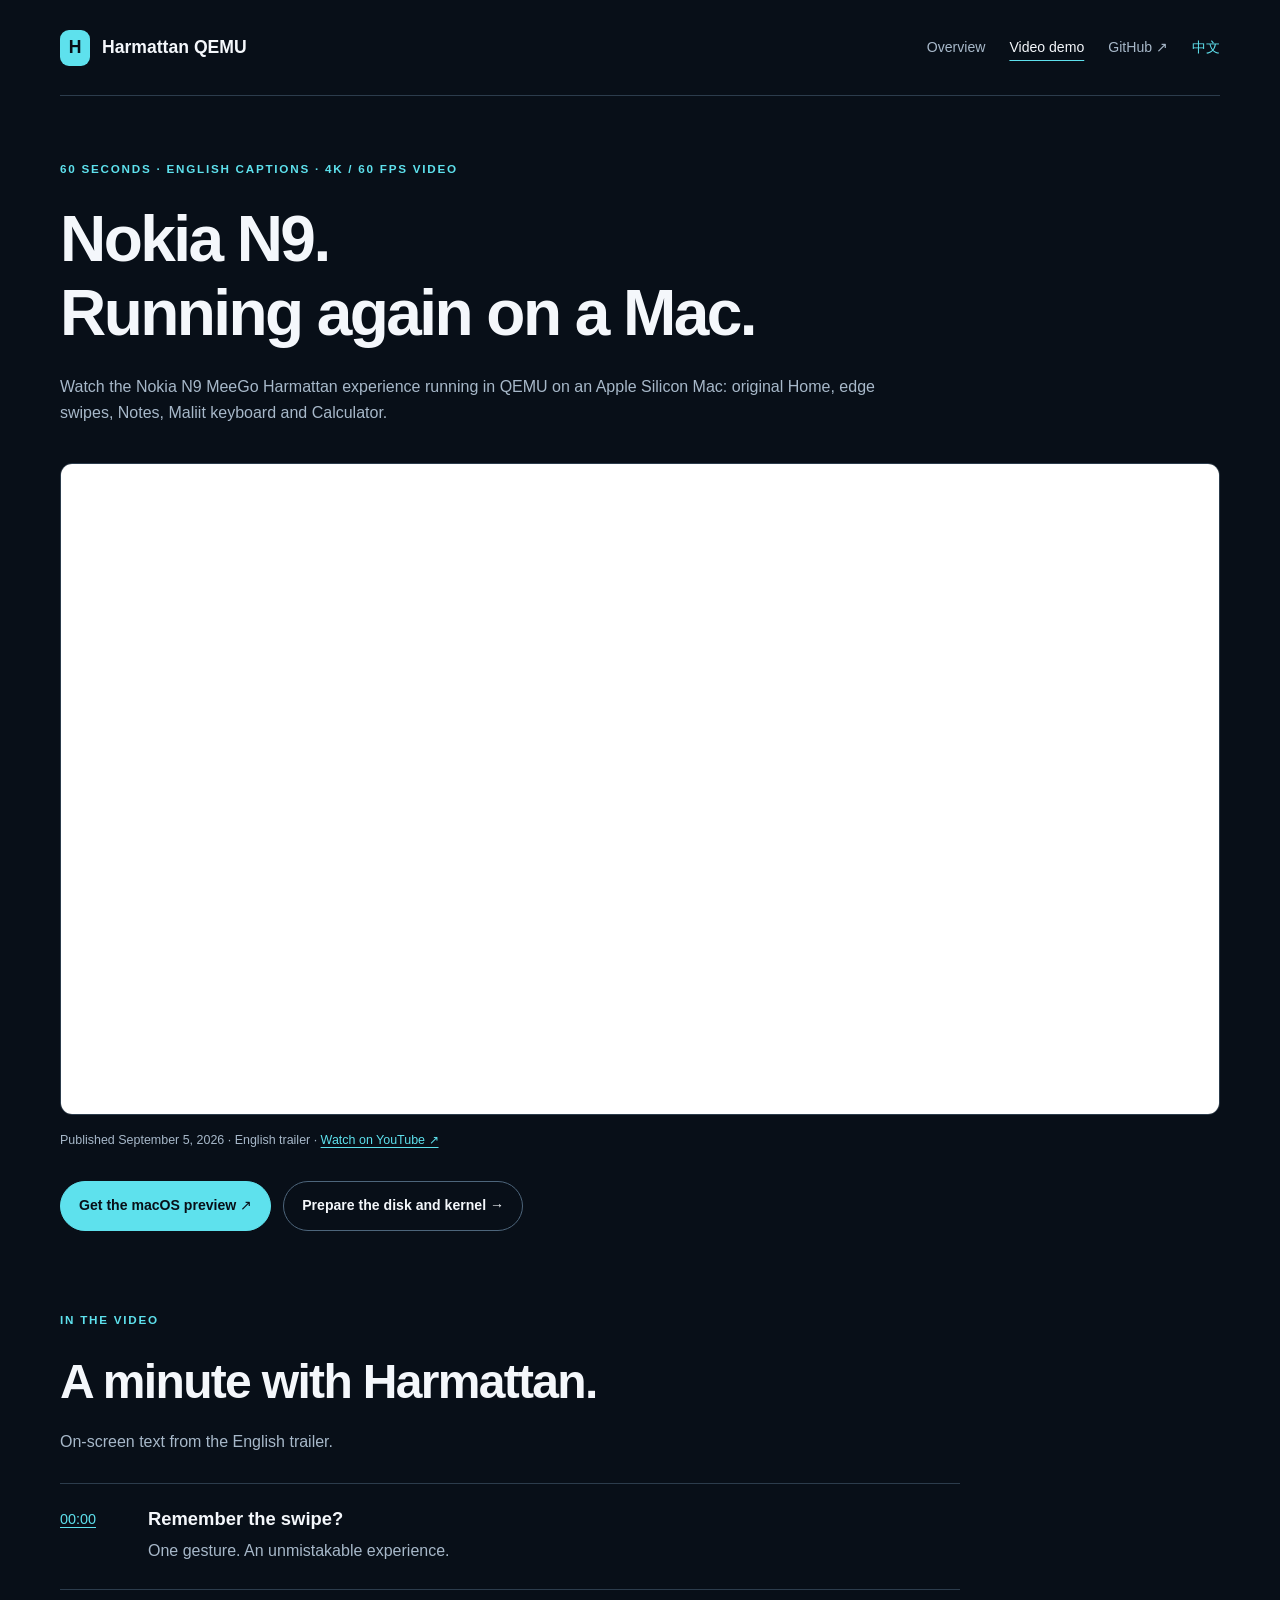
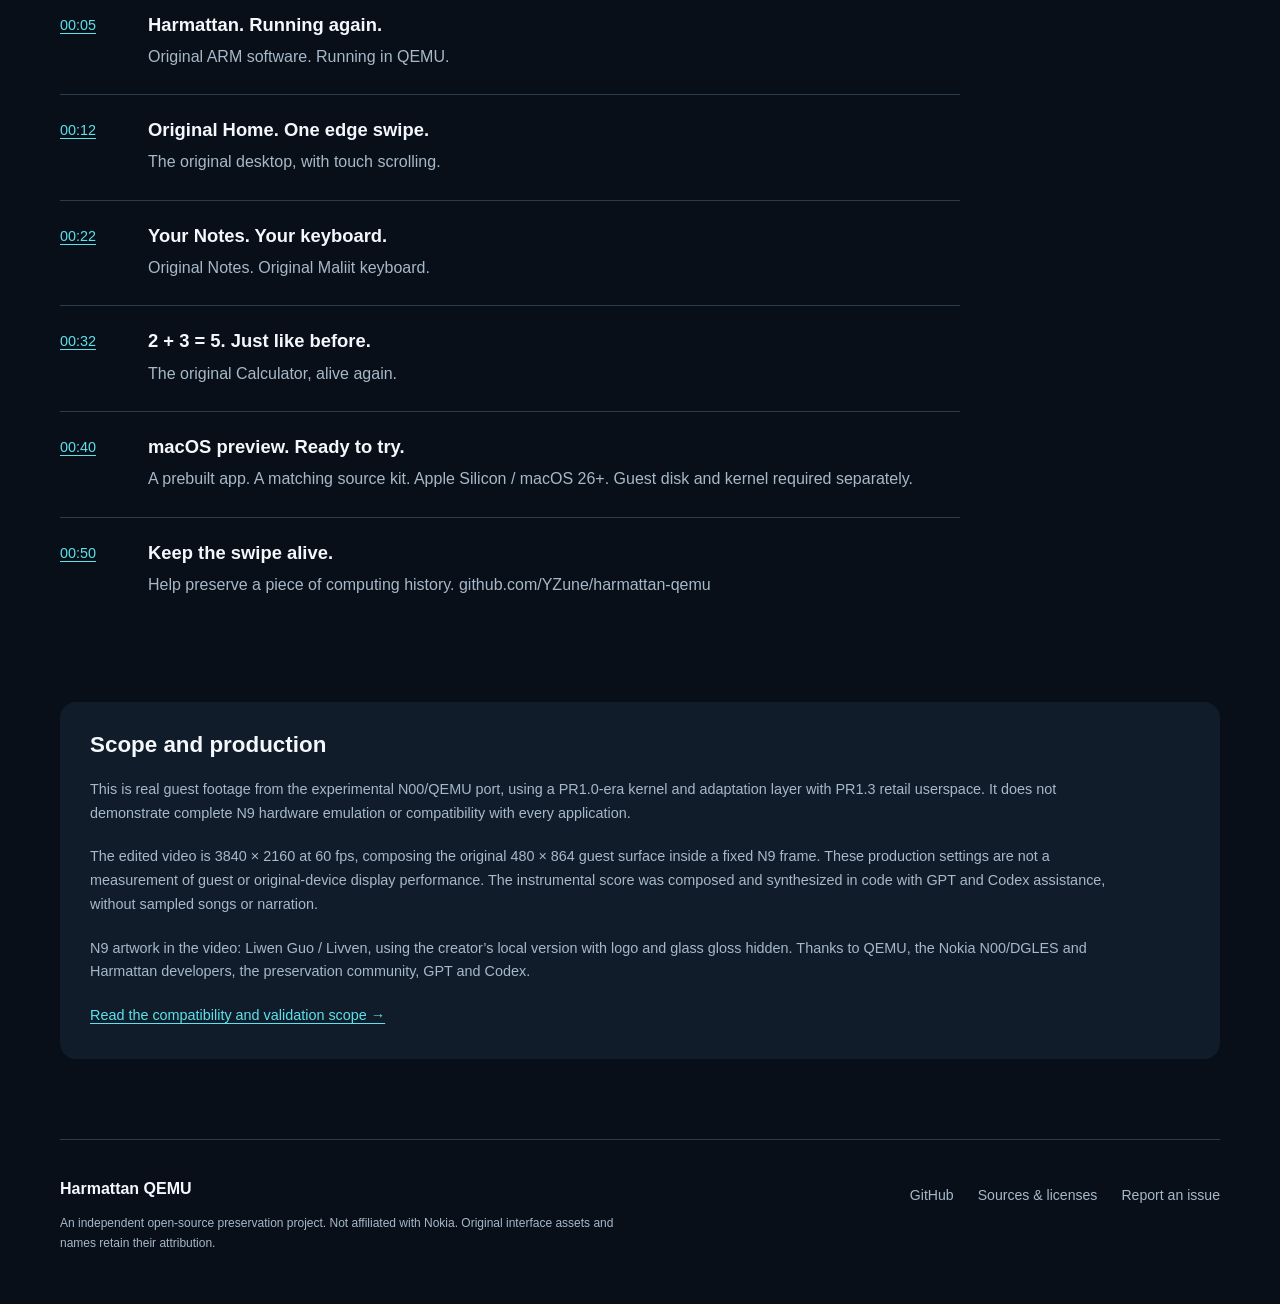
==== docs/watch/index.html @ 6fa5cfda "docs: add bilingual project website and video discovery pages" ====
<!doctype html>
<html lang="en">
<head>
  <meta charset="utf-8">
  <meta name="viewport" content="width=device-width, initial-scale=1">
  <meta name="theme-color" content="#080f18">
  <title>Nokia N9 Emulator on Mac — MeeGo Harmattan Video Demo</title>
  <meta name="description" content="Watch the Nokia N9 MeeGo Harmattan experience running in QEMU on an Apple Silicon Mac: original Home, edge swipes, Notes, Maliit keyboard and Calculator.">
  <link rel="canonical" href="https://yzune.github.io/harmattan-qemu/watch/">
  <link rel="alternate" hreflang="en" href="https://yzune.github.io/harmattan-qemu/watch/">
  <link rel="alternate" hreflang="zh-CN" href="https://yzune.github.io/harmattan-qemu/zh/watch/">
  <link rel="alternate" hreflang="x-default" href="https://yzune.github.io/harmattan-qemu/watch/">
  <meta property="og:type" content="video.other">
  <meta property="og:site_name" content="Harmattan QEMU">
  <meta property="og:locale" content="en_US">
  <meta property="og:locale:alternate" content="zh_CN">
  <meta property="og:title" content="Nokia N9 Emulator on Mac — MeeGo Harmattan Video Demo">
  <meta property="og:description" content="Watch the Nokia N9 MeeGo Harmattan experience running in QEMU on an Apple Silicon Mac: original Home, edge swipes, Notes, Maliit keyboard and Calculator.">
  <meta property="og:url" content="https://yzune.github.io/harmattan-qemu/watch/">
  <meta property="og:image" content="https://i.ytimg.com/vi/GArapJ3rOIo/maxresdefault.jpg">
  <meta property="og:image:alt" content="Harmattan QEMU English trailer cover">
  <meta name="twitter:card" content="summary_large_image">
  <link rel="stylesheet" href="../assets/site.css">
  <script type="application/ld+json">{"@context": "https://schema.org", "@type": "VideoObject", "name": "Nokia N9 Emulator on Mac | MeeGo Harmattan QEMU Preview", "description": "Watch the Nokia N9 MeeGo Harmattan experience running in QEMU on an Apple Silicon Mac: original Home, edge swipes, Notes, Maliit keyboard and Calculator.", "thumbnailUrl": ["https://i.ytimg.com/vi/GArapJ3rOIo/maxresdefault.jpg"], "uploadDate": "2026-09-05", "duration": "PT1M", "embedUrl": "https://www.youtube.com/embed/GArapJ3rOIo", "url": "https://www.youtube.com/watch?v=GArapJ3rOIo", "inLanguage": "en", "isFamilyFriendly": true}</script>
</head>
<body>
<a class="skip" href="#main">Skip to content</a>
<header class="site-header wrap">
  <a class="brand" href="../" aria-label="Harmattan QEMU home"><span class="brand-mark" aria-hidden="true">H</span>Harmattan QEMU</a>
  <nav aria-label="Main navigation">
    <a href="../" >Overview</a>
    <a href="../watch/" aria-current="page">Video demo</a>
    <a href="https://github.com/YZune/harmattan-qemu">GitHub <span aria-hidden="true">↗</span></a>
    <a class="language" href="../zh/watch/" lang="zh-CN" hreflang="zh-CN">中文</a>
  </nav>
</header>
<main id="main" class="watch-main wrap">
  <p class="eyebrow">60 SECONDS · ENGLISH CAPTIONS · 4K / 60 FPS VIDEO</p>
  <h1>Nokia N9.<br>Running again on a Mac.</h1>
  <p class="watch-intro">Watch the Nokia N9 MeeGo Harmattan experience running in QEMU on an Apple Silicon Mac: original Home, edge swipes, Notes, Maliit keyboard and Calculator.</p>
  <div class="video-player"><iframe src="https://www.youtube.com/embed/GArapJ3rOIo" title="Nokia N9 Emulator on Mac | MeeGo Harmattan QEMU Preview" width="1280" height="720" allow="accelerometer; autoplay; clipboard-write; encrypted-media; gyroscope; picture-in-picture; web-share" referrerpolicy="strict-origin-when-cross-origin" allowfullscreen></iframe></div>
  <p class="video-caption">Published September 5, 2026 · English trailer · <a href="https://www.youtube.com/watch?v=GArapJ3rOIo">Watch on YouTube ↗</a></p>
  <div class="actions"><a class="button primary" href="https://github.com/YZune/harmattan-qemu/releases">Get the macOS preview ↗</a><a class="button secondary" href="https://github.com/YZune/harmattan-qemu/blob/main/docs/guest-inputs.md">Prepare the disk and kernel →</a></div>
  <section class="section transcript" aria-labelledby="transcript-title"><p class="eyebrow">IN THE VIDEO</p><h2 id="transcript-title">A minute with Harmattan.</h2><p>On-screen text from the English trailer.</p><ol>
<li><a class="timecode" href="https://www.youtube.com/watch?v=GArapJ3rOIo&amp;t=0s" aria-label="Watch from 00:00">00:00</a><div><h3>Remember the swipe?</h3><p>One gesture. An unmistakable experience.</p></div></li>
<li><a class="timecode" href="https://www.youtube.com/watch?v=GArapJ3rOIo&amp;t=5s" aria-label="Watch from 00:05">00:05</a><div><h3>Harmattan. Running again.</h3><p>Original ARM software. Running in QEMU.</p></div></li>
<li><a class="timecode" href="https://www.youtube.com/watch?v=GArapJ3rOIo&amp;t=12s" aria-label="Watch from 00:12">00:12</a><div><h3>Original Home. One edge swipe.</h3><p>The original desktop, with touch scrolling.</p></div></li>
<li><a class="timecode" href="https://www.youtube.com/watch?v=GArapJ3rOIo&amp;t=22s" aria-label="Watch from 00:22">00:22</a><div><h3>Your Notes. Your keyboard.</h3><p>Original Notes. Original Maliit keyboard.</p></div></li>
<li><a class="timecode" href="https://www.youtube.com/watch?v=GArapJ3rOIo&amp;t=32s" aria-label="Watch from 00:32">00:32</a><div><h3>2 + 3 = 5. Just like before.</h3><p>The original Calculator, alive again.</p></div></li>
<li><a class="timecode" href="https://www.youtube.com/watch?v=GArapJ3rOIo&amp;t=40s" aria-label="Watch from 00:40">00:40</a><div><h3>macOS preview. Ready to try.</h3><p>A prebuilt app. A matching source kit. Apple Silicon / macOS 26+. Guest disk and kernel required separately.</p></div></li>
<li><a class="timecode" href="https://www.youtube.com/watch?v=GArapJ3rOIo&amp;t=50s" aria-label="Watch from 00:50">00:50</a><div><h3>Keep the swipe alive.</h3><p>Help preserve a piece of computing history. github.com/YZune/harmattan-qemu</p></div></li>
</ol></section>
  <section class="production" aria-labelledby="scope-title"><h2 id="scope-title">Scope and production</h2><p>This is real guest footage from the experimental N00/QEMU port, using a PR1.0-era kernel and adaptation layer with PR1.3 retail userspace. It does not demonstrate complete N9 hardware emulation or compatibility with every application.</p><p>The edited video is 3840 × 2160 at 60 fps, composing the original 480 × 864 guest surface inside a fixed N9 frame. These production settings are not a measurement of guest or original-device display performance. The instrumental score was composed and synthesized in code with GPT and Codex assistance, without sampled songs or narration.</p><p>N9 artwork in the video: Liwen Guo / Livven, using the creator’s local version with logo and glass gloss hidden. Thanks to QEMU, the Nokia N00/DGLES and Harmattan developers, the preservation community, GPT and Codex.</p><a href="https://github.com/YZune/harmattan-qemu/blob/main/docs/status.md">Read the compatibility and validation scope →</a></section>
</main>
<footer class="site-footer wrap"><div><a class="footer-brand" href="../">Harmattan QEMU</a><p>An independent open-source preservation project. Not affiliated with Nokia. Original interface assets and names retain their attribution.</p></div><nav aria-label="Footer navigation"><a href="https://github.com/YZune/harmattan-qemu">GitHub</a><a href="https://github.com/YZune/harmattan-qemu/blob/main/docs/sources.md">Sources & licenses</a><a href="https://github.com/YZune/harmattan-qemu/issues">Report an issue</a></nav></footer>
</body>
</html>
---- docs/assets/site.css ----
:root {
  color-scheme: dark;
  --bg: #080f18;
  --panel: #101c29;
  --ink: #f4f7fb;
  --muted: #a7b8c9;
  --accent: #5ee1ed;
  --line: #2c3c4c;
  font-family: "HarmonyOS Sans", "PingFang SC", -apple-system, BlinkMacSystemFont, "Segoe UI", sans-serif;
  font-synthesis: none;
}
* { box-sizing: border-box; }
html { scroll-padding-top: 2rem; }
body { margin: 0; background: var(--bg); color: var(--ink); font-size: 1rem; line-height: 1.65; }
a { color: var(--accent); text-underline-offset: .24em; }
a:hover { color: #b7f7fc; }
a:focus-visible, summary:focus-visible { outline: 3px solid var(--accent); outline-offset: 5px; border-radius: 3px; }
img { display: block; max-width: 100%; height: auto; }
figure, h1, h2, h3, p { margin: 0; }
h1, h2, h3 { line-height: 1.15; text-wrap: balance; }
p { text-wrap: pretty; }
.wrap { width: min(1160px, calc(100% - 64px)); margin-inline: auto; }
.skip { position: absolute; top: -100px; left: 1rem; z-index: 5; padding: .75rem 1rem; background: var(--ink); color: var(--bg); }
.skip:focus { top: 1rem; }
.site-header { display: flex; justify-content: space-between; align-items: center; gap: 1.5rem; padding-block: 28px; border-bottom: 1px solid var(--line); }
.brand { display: inline-flex; align-items: center; gap: 12px; font-size: 1.1rem; font-weight: 650; color: var(--ink); text-decoration: none; white-space: nowrap; }
.brand-mark { display: grid; place-items: center; width: 30px; height: 36px; background: var(--accent); color: var(--bg); border-radius: 9px; font-size: 1.1rem; }
nav { display: flex; gap: 1.5rem; align-items: center; flex-wrap: wrap; }
nav a { color: var(--muted); text-decoration: none; padding-block: 8px; font-size: .88rem; }
nav a[aria-current="page"] { color: var(--ink); text-decoration: underline; text-decoration-color: var(--accent); text-underline-offset: .6em; }
.language { color: var(--accent); }
.hero { display: grid; grid-template-columns: minmax(0, 1.4fr) minmax(0, 1fr); align-items: center; gap: 64px; padding-block: 80px 88px; }
.eyebrow { color: var(--accent); font-size: .73rem; font-weight: 650; letter-spacing: .15em; line-height: 1.6; margin-bottom: 24px; }
.hero h1 { font-size: clamp(3.6rem, 7.2vw, 6.2rem); letter-spacing: -.065em; line-height: 1.02; }
.hero h1 span { color: var(--accent); }
[lang="zh-CN"] .hero h1 { font-size: clamp(2.7rem, 5.1vw, 4.5rem); letter-spacing: -.025em; line-height: 1.2; }
.intro { font-size: clamp(1.25rem, 2.2vw, 1.65rem); line-height: 1.45; margin-top: 32px; max-width: 31rem; }
.hero-detail { max-width: 32rem; color: var(--muted); margin-top: 20px; }
.actions { display: flex; flex-wrap: wrap; align-items: center; gap: 12px; margin-top: 30px; }
.button { display: inline-flex; justify-content: center; align-items: center; gap: 10px; min-height: 50px; padding: 12px 18px; font-size: .88rem; font-weight: 650; line-height: 1.5; text-decoration: none; border-radius: 999px; }
.primary { color: var(--bg); background: var(--accent); border: 1px solid var(--accent); }
.primary:hover { background: #b7f7fc; color: var(--bg); }
.secondary { border: 1px solid #4d657b; color: var(--ink); }
.secondary:hover { border-color: var(--accent); }
.requirements { color: var(--muted); font-size: .78rem; line-height: 1.8; margin-top: 21px; }
.hero-device { position: relative; display: flex; align-items: center; flex-direction: column; }
.hero-device::before { content: ""; position: absolute; inset: 8% 0; z-index: -1; background: radial-gradient(ellipse, #164255 0%, transparent 68%); }
.phone { width: min(100%, 292px); padding: 34px 13px 43px; background: #030609; border: 2px solid #283440; border-radius: 37px; box-shadow: 0 30px 65px #0008; position: relative; }
.phone img { border-radius: 4px; width: 100%; }
.speaker { position: absolute; width: 46px; height: 3px; background: #26313a; top: 16px; left: calc(50% - 23px); border-radius: 3px; }
.hero-device figcaption { font-size: .72rem; color: var(--muted); margin-top: 24px; text-align: center; }
.section { padding-block: 80px; }
.section-heading { max-width: 720px; margin-bottom: 40px; }
.section h2 { font-size: clamp(2rem, 3.8vw, 3rem); letter-spacing: -.035em; }
.section-heading p:last-child:not(.eyebrow) { color: var(--muted); margin-top: 20px; }
.capture-grid { display: grid; grid-template-columns: repeat(2, minmax(0, 1fr)); gap: 28px; }
.capture { display: flex; align-items: center; gap: 30px; padding: 32px; background: var(--panel); border-radius: 18px; overflow: hidden; }
.capture img { width: 45%; border-radius: 6px; }
.capture h3 { font-size: 1.25rem; }
.capture p { color: var(--muted); font-size: .9rem; margin-top: 12px; }
.caption-note { font-size: .75rem; color: var(--muted); margin-top: 20px; }
.getting-started { background: #0c1723; border-block: 1px solid var(--line); }
.steps { display: grid; grid-template-columns: repeat(3, minmax(0, 1fr)); list-style: none; padding: 0; margin: 0; gap: 44px; }
.step-number { display: block; color: var(--accent); font-size: .8rem; padding-bottom: 15px; margin-bottom: 24px; border-bottom: 1px solid var(--line); }
.steps h3 { font-size: 1.25rem; }
.steps p { color: var(--muted); margin-block: 16px 20px; font-size: .95rem; }
.steps a { font-size: .9rem; }
.faq { max-width: 900px; }
details { border-top: 1px solid var(--line); }
details:last-child { border-bottom: 1px solid var(--line); }
summary { cursor: pointer; padding: 23px 4px; font-weight: 600; }
details p { color: var(--muted); max-width: 48rem; padding: 0 4px 24px; }
.contribute { border-top: 1px solid var(--line); }
.contribute > p:not(.eyebrow) { max-width: 42rem; color: var(--muted); margin-top: 24px; }
.site-footer { display: flex; justify-content: space-between; gap: 40px; border-top: 1px solid var(--line); padding-block: 36px 50px; }
.footer-brand { color: var(--ink); font-weight: 650; text-decoration: none; }
.site-footer p { max-width: 35rem; color: var(--muted); font-size: .75rem; margin-top: 12px; }
.site-footer nav { align-content: flex-start; justify-content: flex-end; }
.watch-main { padding-block: 64px 80px; }
.watch-main h1 { font-size: clamp(2.5rem, 5vw, 4rem); letter-spacing: -.04em; }
.watch-intro { max-width: 54rem; color: var(--muted); margin-block: 24px 36px; }
.video-player { width: 100%; aspect-ratio: 16/9; background: #000; border: 1px solid var(--line); border-radius: 12px; overflow: hidden; }
.video-player iframe { display: block; width: 100%; height: 100%; border: 0; }
.video-caption { color: var(--muted); font-size: .78rem; margin-top: 15px; }
.transcript { max-width: 900px; }
.transcript > p:not(.eyebrow) { margin-top: 20px; color: var(--muted); }
.transcript ol { list-style: none; margin: 28px 0 0; padding: 0; }
.transcript li { display: grid; grid-template-columns: 64px 1fr; gap: 24px; padding-block: 24px; border-top: 1px solid var(--line); }
.timecode { font-variant-numeric: tabular-nums; font-size: .9rem; }
.transcript h3 { font-size: 1.15rem; }
.transcript li p { margin-top: 9px; color: var(--muted); }
.production { padding: 30px; background: var(--panel); border-radius: 16px; }
.production h2 { font-size: 1.4rem; }
.production p { margin-top: 20px; color: var(--muted); max-width: 64rem; font-size: .9rem; }
.production > a { display: inline-block; margin-top: 20px; font-size: .9rem; }
@media (max-width: 1000px) {
  .hero { gap: 32px; }
  .capture { flex-direction: column; text-align: center; }
  .capture img { width: 180px; max-width: 100%; }
  .steps { gap: 28px; }
  .site-footer { flex-direction: column; gap: 24px; }
  .site-footer nav { justify-content: flex-start; }
}
@media (max-width: 680px) {
  .wrap { width: calc(100% - 40px); }
  .site-header { flex-wrap: wrap; gap: 12px; padding-block: 20px; }
  .site-header nav { width: 100%; justify-content: space-between; gap: 12px; }
  .hero { grid-template-columns: 1fr; gap: 42px; padding-block: 52px 44px; }
  .hero-copy { max-width: 34rem; }
  .hero h1 { font-size: clamp(3.7rem, 14vw, 5rem); }
  .phone { width: 260px; }
  .eyebrow { font-size: .67rem; letter-spacing: .1em; margin-bottom: 20px; }
  .section { padding-block: 48px; }
  .capture-grid { gap: 14px; }
  .capture { padding: 18px 12px; gap: 24px; }
  .capture h3 { font-size: 1rem; }
  .capture p { font-size: .78rem; }
  .steps { grid-template-columns: 1fr; gap: 32px; }
  .step-number { margin-bottom: 18px; }
  .watch-main { padding-block: 44px; }
  [lang="zh-CN"] .watch-main h1 { font-size: 2rem; line-height: 1.3; }
  .transcript li { gap: 12px; grid-template-columns: 54px 1fr; }
  .production { padding: 24px; }
}
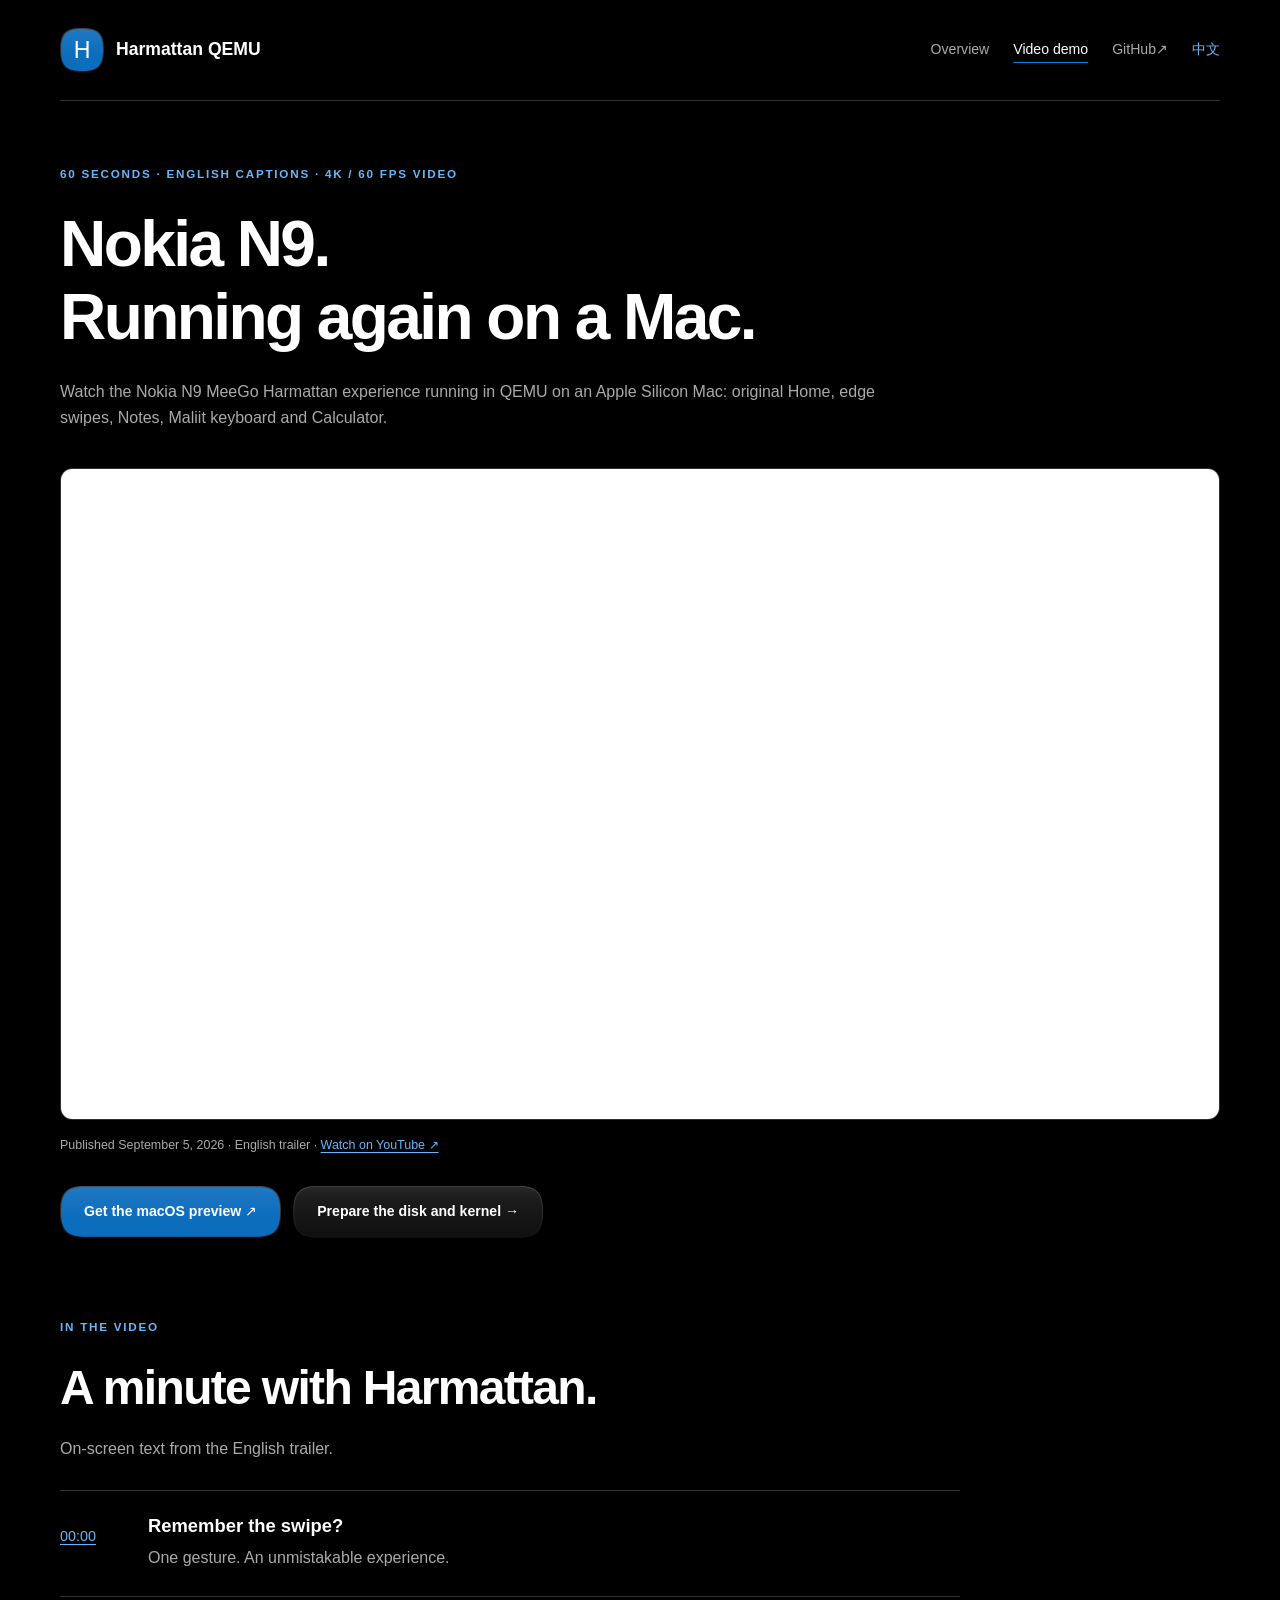
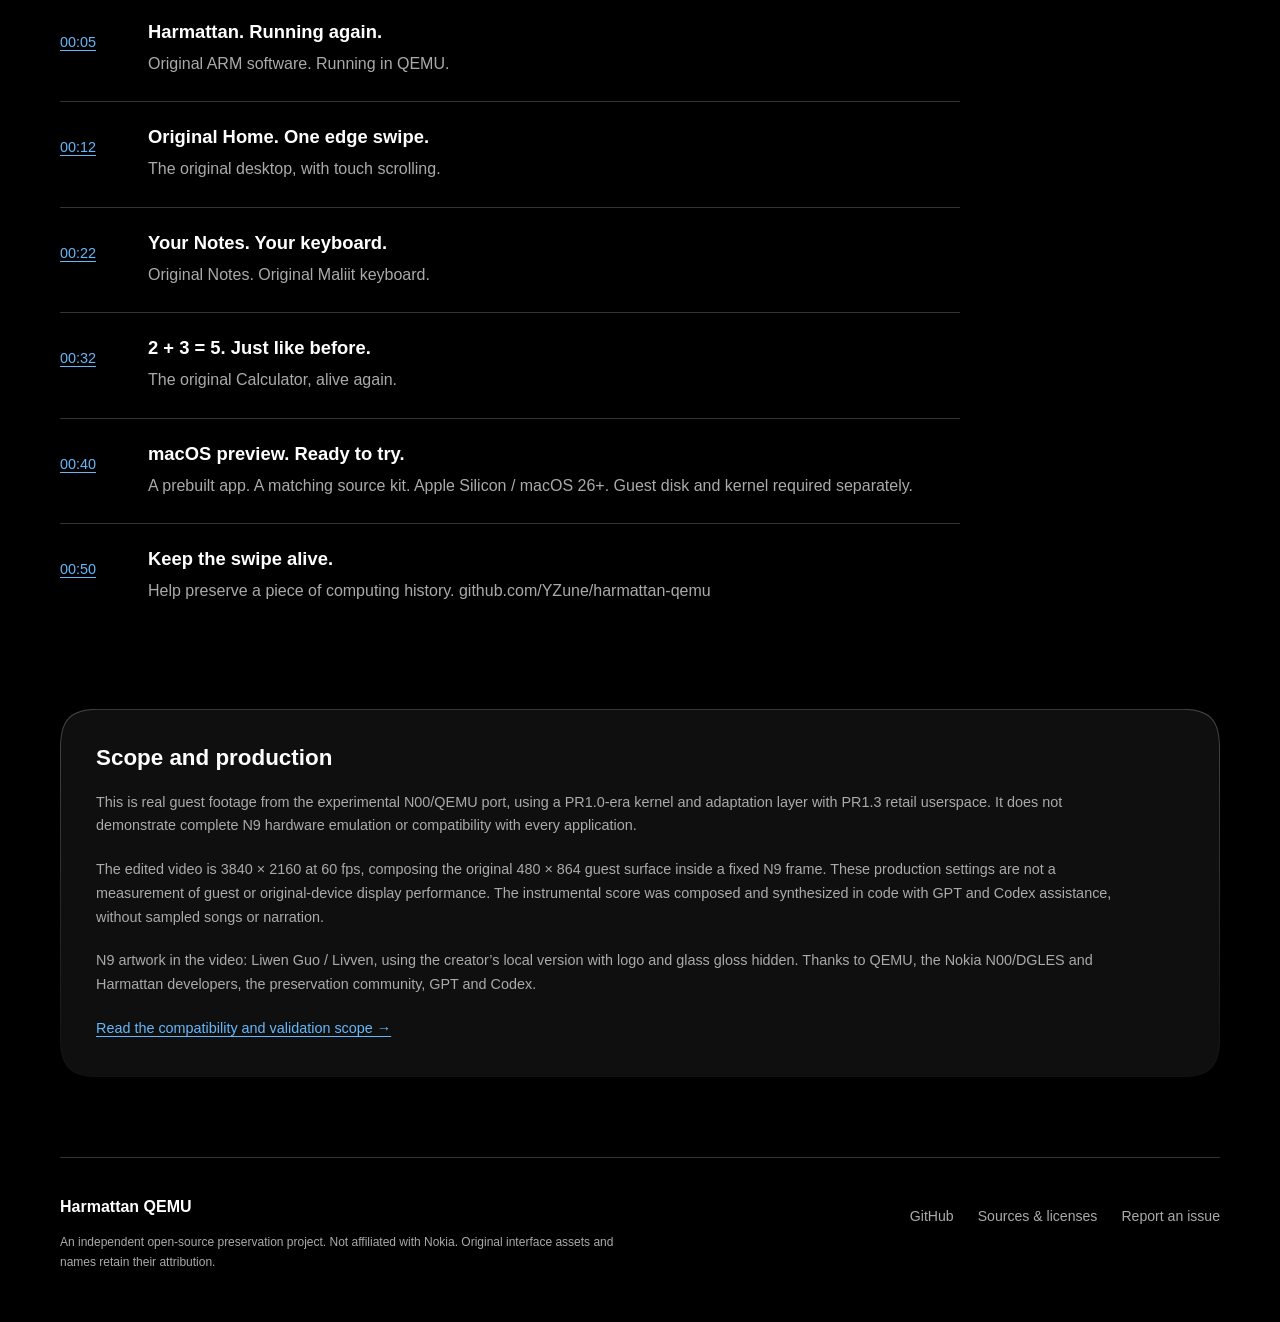
==== commit 35cabd0a: "style(web): restore Swipe UI colors and cobble shapes" ====
--- a/docs/watch/index.html
+++ b/docs/watch/index.html
@@ -3,7 +3,7 @@
 <head>
   <meta charset="utf-8">
   <meta name="viewport" content="width=device-width, initial-scale=1">
-  <meta name="theme-color" content="#080f18">
+  <meta name="theme-color" content="#000000">
   <title>Nokia N9 Emulator on Mac — MeeGo Harmattan Video Demo</title>
   <meta name="description" content="Watch the Nokia N9 MeeGo Harmattan experience running in QEMU on an Apple Silicon Mac: original Home, edge swipes, Notes, Maliit keyboard and Calculator.">
   <link rel="canonical" href="https://yzune.github.io/harmattan-qemu/watch/">
@@ -21,12 +21,13 @@
   <meta property="og:image:alt" content="Harmattan QEMU English trailer cover">
   <meta name="twitter:card" content="summary_large_image">
   <link rel="stylesheet" href="../assets/site.css">
+  <script src="../assets/cobble.js" defer></script>
   <script type="application/ld+json">{"@context": "https://schema.org", "@type": "VideoObject", "name": "Nokia N9 Emulator on Mac | MeeGo Harmattan QEMU Preview", "description": "Watch the Nokia N9 MeeGo Harmattan experience running in QEMU on an Apple Silicon Mac: original Home, edge swipes, Notes, Maliit keyboard and Calculator.", "thumbnailUrl": ["https://i.ytimg.com/vi/GArapJ3rOIo/maxresdefault.jpg"], "uploadDate": "2026-09-05", "duration": "PT1M", "embedUrl": "https://www.youtube.com/embed/GArapJ3rOIo", "url": "https://www.youtube.com/watch?v=GArapJ3rOIo", "inLanguage": "en", "isFamilyFriendly": true}</script>
 </head>
 <body>
 <a class="skip" href="#main">Skip to content</a>
 <header class="site-header wrap">
-  <a class="brand" href="../" aria-label="Harmattan QEMU home"><span class="brand-mark" aria-hidden="true">H</span>Harmattan QEMU</a>
+  <a class="brand" href="../" aria-label="Harmattan QEMU home"><span class="brand-mark cobble" aria-hidden="true">H</span>Harmattan QEMU</a>
   <nav aria-label="Main navigation">
     <a href="../" >Overview</a>
     <a href="../watch/" aria-current="page">Video demo</a>
@@ -40,7 +41,7 @@
   <p class="watch-intro">Watch the Nokia N9 MeeGo Harmattan experience running in QEMU on an Apple Silicon Mac: original Home, edge swipes, Notes, Maliit keyboard and Calculator.</p>
   <div class="video-player"><iframe src="https://www.youtube.com/embed/GArapJ3rOIo" title="Nokia N9 Emulator on Mac | MeeGo Harmattan QEMU Preview" width="1280" height="720" allow="accelerometer; autoplay; clipboard-write; encrypted-media; gyroscope; picture-in-picture; web-share" referrerpolicy="strict-origin-when-cross-origin" allowfullscreen></iframe></div>
   <p class="video-caption">Published September 5, 2026 · English trailer · <a href="https://www.youtube.com/watch?v=GArapJ3rOIo">Watch on YouTube ↗</a></p>
-  <div class="actions"><a class="button primary" href="https://github.com/YZune/harmattan-qemu/releases">Get the macOS preview ↗</a><a class="button secondary" href="https://github.com/YZune/harmattan-qemu/blob/main/docs/guest-inputs.md">Prepare the disk and kernel →</a></div>
+  <div class="actions"><a class="button primary cobble" href="https://github.com/YZune/harmattan-qemu/releases">Get the macOS preview ↗</a><a class="button secondary cobble" href="https://github.com/YZune/harmattan-qemu/blob/main/docs/guest-inputs.md">Prepare the disk and kernel →</a></div>
   <section class="section transcript" aria-labelledby="transcript-title"><p class="eyebrow">IN THE VIDEO</p><h2 id="transcript-title">A minute with Harmattan.</h2><p>On-screen text from the English trailer.</p><ol>
 <li><a class="timecode" href="https://www.youtube.com/watch?v=GArapJ3rOIo&amp;t=0s" aria-label="Watch from 00:00">00:00</a><div><h3>Remember the swipe?</h3><p>One gesture. An unmistakable experience.</p></div></li>
 <li><a class="timecode" href="https://www.youtube.com/watch?v=GArapJ3rOIo&amp;t=5s" aria-label="Watch from 00:05">00:05</a><div><h3>Harmattan. Running again.</h3><p>Original ARM software. Running in QEMU.</p></div></li>
@@ -50,7 +51,7 @@
 <li><a class="timecode" href="https://www.youtube.com/watch?v=GArapJ3rOIo&amp;t=40s" aria-label="Watch from 00:40">00:40</a><div><h3>macOS preview. Ready to try.</h3><p>A prebuilt app. A matching source kit. Apple Silicon / macOS 26+. Guest disk and kernel required separately.</p></div></li>
 <li><a class="timecode" href="https://www.youtube.com/watch?v=GArapJ3rOIo&amp;t=50s" aria-label="Watch from 00:50">00:50</a><div><h3>Keep the swipe alive.</h3><p>Help preserve a piece of computing history. github.com/YZune/harmattan-qemu</p></div></li>
 </ol></section>
-  <section class="production" aria-labelledby="scope-title"><h2 id="scope-title">Scope and production</h2><p>This is real guest footage from the experimental N00/QEMU port, using a PR1.0-era kernel and adaptation layer with PR1.3 retail userspace. It does not demonstrate complete N9 hardware emulation or compatibility with every application.</p><p>The edited video is 3840 × 2160 at 60 fps, composing the original 480 × 864 guest surface inside a fixed N9 frame. These production settings are not a measurement of guest or original-device display performance. The instrumental score was composed and synthesized in code with GPT and Codex assistance, without sampled songs or narration.</p><p>N9 artwork in the video: Liwen Guo / Livven, using the creator’s local version with logo and glass gloss hidden. Thanks to QEMU, the Nokia N00/DGLES and Harmattan developers, the preservation community, GPT and Codex.</p><a href="https://github.com/YZune/harmattan-qemu/blob/main/docs/status.md">Read the compatibility and validation scope →</a></section>
+  <section class="production cobble" data-cobble-corner="40" aria-labelledby="scope-title"><h2 id="scope-title">Scope and production</h2><p>This is real guest footage from the experimental N00/QEMU port, using a PR1.0-era kernel and adaptation layer with PR1.3 retail userspace. It does not demonstrate complete N9 hardware emulation or compatibility with every application.</p><p>The edited video is 3840 × 2160 at 60 fps, composing the original 480 × 864 guest surface inside a fixed N9 frame. These production settings are not a measurement of guest or original-device display performance. The instrumental score was composed and synthesized in code with GPT and Codex assistance, without sampled songs or narration.</p><p>N9 artwork in the video: Liwen Guo / Livven, using the creator’s local version with logo and glass gloss hidden. Thanks to QEMU, the Nokia N00/DGLES and Harmattan developers, the preservation community, GPT and Codex.</p><a href="https://github.com/YZune/harmattan-qemu/blob/main/docs/status.md">Read the compatibility and validation scope →</a></section>
 </main>
 <footer class="site-footer wrap"><div><a class="footer-brand" href="../">Harmattan QEMU</a><p>An independent open-source preservation project. Not affiliated with Nokia. Original interface assets and names retain their attribution.</p></div><nav aria-label="Footer navigation"><a href="https://github.com/YZune/harmattan-qemu">GitHub</a><a href="https://github.com/YZune/harmattan-qemu/blob/main/docs/sources.md">Sources & licenses</a><a href="https://github.com/YZune/harmattan-qemu/issues">Report an issue</a></nav></footer>
 </body>
--- a/docs/assets/site.css
+++ b/docs/assets/site.css
@@ -1,67 +1,92 @@
 :root {
   color-scheme: dark;
-  --bg: #080f18;
-  --panel: #101c29;
-  --ink: #f4f7fb;
-  --muted: #a7b8c9;
-  --accent: #5ee1ed;
-  --line: #2c3c4c;
+  /* Primitive colors, followed by semantic and component surfaces. */
+  --swipe-blue: #1080dd;
+  --swipe-black: #000;
+  --swipe-white: #fff;
+  --swipe-gray-950: #0f0f0f;
+  --swipe-gray-900: #1c1c1c;
+  --swipe-gray-800: #282828;
+  --bg: var(--swipe-black);
+  --panel: var(--swipe-gray-950);
+  --ink: var(--swipe-white);
+  --muted: #aaa;
+  --accent: var(--swipe-blue);
+  /* Text/controls use contrast-adjusted blue; large accents keep the original blue. */
+  --link: #65b7fa;
+  --link-hover: #a3d5ff;
+  --action: #0d6dbd;
+  --action-hover: #0e75ca;
+  --action-pressed: #0a5798;
+  --line: #333;
+  --surface-border: linear-gradient(#ffffff45, #ffffff12);
+  --surface-dark: linear-gradient(var(--swipe-gray-800), var(--swipe-gray-900) 25%, var(--swipe-gray-950));
+  --surface-blue: linear-gradient(#ffffff14, transparent 60%), var(--action);
   font-family: "HarmonyOS Sans", "PingFang SC", -apple-system, BlinkMacSystemFont, "Segoe UI", sans-serif;
   font-synthesis: none;
 }
 * { box-sizing: border-box; }
 html { scroll-padding-top: 2rem; }
 body { margin: 0; background: var(--bg); color: var(--ink); font-size: 1rem; line-height: 1.65; }
-a { color: var(--accent); text-underline-offset: .24em; }
-a:hover { color: #b7f7fc; }
-a:focus-visible, summary:focus-visible { outline: 3px solid var(--accent); outline-offset: 5px; border-radius: 3px; }
+a { color: var(--link); text-underline-offset: .24em; }
+a:hover { color: var(--link-hover); }
+a:focus-visible, summary:focus-visible { outline: 3px solid var(--link); outline-offset: 5px; }
+::selection { background: var(--action); color: var(--ink); }
 img { display: block; max-width: 100%; height: auto; }
 figure, h1, h2, h3, p { margin: 0; }
 h1, h2, h3 { line-height: 1.15; text-wrap: balance; }
 p { text-wrap: pretty; }
 .wrap { width: min(1160px, calc(100% - 64px)); margin-inline: auto; }
+/* Paint only the surfaces through the cobble path. Content and focus stay unclipped. */
+.cobble { position: relative; isolation: isolate; }
+.cobble::before, .cobble::after { content: ""; position: absolute; inset: 0; z-index: -1; pointer-events: none; border-radius: inherit; }
+.cobble::before { background: var(--cobble-border, var(--surface-border)); clip-path: var(--cobble-path, none); }
+.cobble::after { inset: 1px; background: var(--cobble-surface, var(--surface-dark)); }
+.cobble-ready::before, .cobble-ready::after { border-radius: 0; }
+.cobble-ready::after { inset: 0; clip-path: var(--cobble-inset-path); }
 .skip { position: absolute; top: -100px; left: 1rem; z-index: 5; padding: .75rem 1rem; background: var(--ink); color: var(--bg); }
 .skip:focus { top: 1rem; }
 .site-header { display: flex; justify-content: space-between; align-items: center; gap: 1.5rem; padding-block: 28px; border-bottom: 1px solid var(--line); }
 .brand { display: inline-flex; align-items: center; gap: 12px; font-size: 1.1rem; font-weight: 650; color: var(--ink); text-decoration: none; white-space: nowrap; }
-.brand-mark { display: grid; place-items: center; width: 30px; height: 36px; background: var(--accent); color: var(--bg); border-radius: 9px; font-size: 1.1rem; }
+.brand-mark { --cobble-surface: var(--surface-blue); display: grid; place-items: center; flex: 0 0 44px; width: 44px; height: 44px; color: var(--ink); border-radius: 14px; font-size: 1.45rem; font-weight: 500; }
 nav { display: flex; gap: 1.5rem; align-items: center; flex-wrap: wrap; }
-nav a { color: var(--muted); text-decoration: none; padding-block: 8px; font-size: .88rem; }
+nav a { display: inline-flex; align-items: center; min-height: 44px; color: var(--muted); text-decoration: none; padding-block: 8px; font-size: .88rem; }
 nav a[aria-current="page"] { color: var(--ink); text-decoration: underline; text-decoration-color: var(--accent); text-underline-offset: .6em; }
-.language { color: var(--accent); }
+.language { color: var(--link); }
 .hero { display: grid; grid-template-columns: minmax(0, 1.4fr) minmax(0, 1fr); align-items: center; gap: 64px; padding-block: 80px 88px; }
-.eyebrow { color: var(--accent); font-size: .73rem; font-weight: 650; letter-spacing: .15em; line-height: 1.6; margin-bottom: 24px; }
+.eyebrow { color: var(--link); font-size: .73rem; font-weight: 650; letter-spacing: .15em; line-height: 1.6; margin-bottom: 24px; }
 .hero h1 { font-size: clamp(3.6rem, 7.2vw, 6.2rem); letter-spacing: -.065em; line-height: 1.02; }
 .hero h1 span { color: var(--accent); }
 [lang="zh-CN"] .hero h1 { font-size: clamp(2.7rem, 5.1vw, 4.5rem); letter-spacing: -.025em; line-height: 1.2; }
 .intro { font-size: clamp(1.25rem, 2.2vw, 1.65rem); line-height: 1.45; margin-top: 32px; max-width: 31rem; }
 .hero-detail { max-width: 32rem; color: var(--muted); margin-top: 20px; }
 .actions { display: flex; flex-wrap: wrap; align-items: center; gap: 12px; margin-top: 30px; }
-.button { display: inline-flex; justify-content: center; align-items: center; gap: 10px; min-height: 50px; padding: 12px 18px; font-size: .88rem; font-weight: 650; line-height: 1.5; text-decoration: none; border-radius: 999px; }
-.primary { color: var(--bg); background: var(--accent); border: 1px solid var(--accent); }
-.primary:hover { background: #b7f7fc; color: var(--bg); }
-.secondary { border: 1px solid #4d657b; color: var(--ink); }
-.secondary:hover { border-color: var(--accent); }
+.button { display: inline-flex; justify-content: center; align-items: center; gap: 10px; min-height: 52px; max-width: 100%; padding: 13px 24px; font-size: .88rem; font-weight: 650; line-height: 1.5; text-decoration: none; text-align: center; border-radius: 20px; }
+.primary { --cobble-surface: var(--surface-blue); color: var(--ink); }
+.primary:hover { --cobble-surface: var(--action-hover); color: var(--ink); }
+.secondary { color: var(--ink); }
+.secondary:hover { --cobble-border: var(--accent); --cobble-surface: var(--swipe-gray-800); color: var(--ink); }
+.button:active { --cobble-surface: linear-gradient(#0004, transparent 75%), var(--action-pressed); --cobble-border: var(--action-pressed); color: var(--ink); }
 .requirements { color: var(--muted); font-size: .78rem; line-height: 1.8; margin-top: 21px; }
-.hero-device { position: relative; display: flex; align-items: center; flex-direction: column; }
-.hero-device::before { content: ""; position: absolute; inset: 8% 0; z-index: -1; background: radial-gradient(ellipse, #164255 0%, transparent 68%); }
-.phone { width: min(100%, 292px); padding: 34px 13px 43px; background: #030609; border: 2px solid #283440; border-radius: 37px; box-shadow: 0 30px 65px #0008; position: relative; }
+.hero-device { position: relative; isolation: isolate; display: flex; align-items: center; flex-direction: column; }
+.swipe-tile { --cobble-surface: linear-gradient(#ffffff18, transparent 65%), var(--accent); position: absolute; z-index: -1; top: 50%; left: 50%; width: min(100%, 410px); aspect-ratio: 1; transform: translate(-50%, -56%); border-radius: 27%; }
+.phone { width: min(100%, 292px); padding: 34px 13px 43px; background: #060606; border: 2px solid #363636; border-radius: 37px; box-shadow: 0 24px 50px #0009, inset 0 0 0 2px #111; position: relative; }
 .phone img { border-radius: 4px; width: 100%; }
-.speaker { position: absolute; width: 46px; height: 3px; background: #26313a; top: 16px; left: calc(50% - 23px); border-radius: 3px; }
+.speaker { position: absolute; width: 46px; height: 3px; background: var(--swipe-gray-800); top: 16px; left: calc(50% - 23px); border-radius: 3px; }
 .hero-device figcaption { font-size: .72rem; color: var(--muted); margin-top: 24px; text-align: center; }
 .section { padding-block: 80px; }
 .section-heading { max-width: 720px; margin-bottom: 40px; }
 .section h2 { font-size: clamp(2rem, 3.8vw, 3rem); letter-spacing: -.035em; }
 .section-heading p:last-child:not(.eyebrow) { color: var(--muted); margin-top: 20px; }
 .capture-grid { display: grid; grid-template-columns: repeat(2, minmax(0, 1fr)); gap: 28px; }
-.capture { display: flex; align-items: center; gap: 30px; padding: 32px; background: var(--panel); border-radius: 18px; overflow: hidden; }
+.capture { --cobble-surface: linear-gradient(var(--swipe-gray-900), var(--panel)); display: flex; align-items: center; gap: 30px; padding: 32px; border-radius: 24px; }
 .capture img { width: 45%; border-radius: 6px; }
 .capture h3 { font-size: 1.25rem; }
 .capture p { color: var(--muted); font-size: .9rem; margin-top: 12px; }
 .caption-note { font-size: .75rem; color: var(--muted); margin-top: 20px; }
-.getting-started { background: #0c1723; border-block: 1px solid var(--line); }
+.getting-started { background: var(--panel); border-block: 1px solid var(--line); }
 .steps { display: grid; grid-template-columns: repeat(3, minmax(0, 1fr)); list-style: none; padding: 0; margin: 0; gap: 44px; }
-.step-number { display: block; color: var(--accent); font-size: .8rem; padding-bottom: 15px; margin-bottom: 24px; border-bottom: 1px solid var(--line); }
+.step-number { --cobble-surface: var(--surface-blue); display: grid; place-items: center; width: 56px; height: 56px; margin-bottom: 24px; border-radius: 18px; color: var(--ink); font-size: 1.1rem; font-weight: 650; font-variant-numeric: tabular-nums; }
 .steps h3 { font-size: 1.25rem; }
 .steps p { color: var(--muted); margin-block: 16px 20px; font-size: .95rem; }
 .steps a { font-size: .9rem; }
@@ -86,10 +111,10 @@
 .transcript > p:not(.eyebrow) { margin-top: 20px; color: var(--muted); }
 .transcript ol { list-style: none; margin: 28px 0 0; padding: 0; }
 .transcript li { display: grid; grid-template-columns: 64px 1fr; gap: 24px; padding-block: 24px; border-top: 1px solid var(--line); }
-.timecode { font-variant-numeric: tabular-nums; font-size: .9rem; }
+.timecode { align-self: start; display: inline-flex; align-items: center; min-height: 44px; font-variant-numeric: tabular-nums; font-size: .9rem; }
 .transcript h3 { font-size: 1.15rem; }
 .transcript li p { margin-top: 9px; color: var(--muted); }
-.production { padding: 30px; background: var(--panel); border-radius: 16px; }
+.production { --cobble-surface: var(--panel); padding: 36px; border-radius: 24px; }
 .production h2 { font-size: 1.4rem; }
 .production p { margin-top: 20px; color: var(--muted); max-width: 64rem; font-size: .9rem; }
 .production > a { display: inline-block; margin-top: 20px; font-size: .9rem; }
@@ -109,6 +134,7 @@
   .hero-copy { max-width: 34rem; }
   .hero h1 { font-size: clamp(3.7rem, 14vw, 5rem); }
   .phone { width: 260px; }
+  .swipe-tile { width: min(100%, 360px); }
   .eyebrow { font-size: .67rem; letter-spacing: .1em; margin-bottom: 20px; }
   .section { padding-block: 48px; }
   .capture-grid { gap: 14px; }
@@ -118,7 +144,19 @@
   .steps { grid-template-columns: 1fr; gap: 32px; }
   .step-number { margin-bottom: 18px; }
   .watch-main { padding-block: 44px; }
-  [lang="zh-CN"] .watch-main h1 { font-size: 2rem; line-height: 1.3; }
+  [lang="zh-CN"] .watch-main h1 { font-size: clamp(1.5rem, 7.5vw, 2rem); line-height: 1.3; }
   .transcript li { gap: 12px; grid-template-columns: 54px 1fr; }
   .production { padding: 24px; }
 }
+@media (max-width: 380px) {
+  .site-header nav { gap: 8px; }
+  .site-header nav a { font-size: .8rem; }
+  .actions { align-items: stretch; flex-direction: column; }
+  .capture-grid { grid-template-columns: 1fr; }
+  .capture { padding: 28px; }
+}
+@media (forced-colors: active) {
+  .cobble::before, .cobble::after { display: none; }
+  .button, .brand-mark, .step-number { border: 1px solid ButtonText; }
+  .swipe-tile { display: none; }
+}
